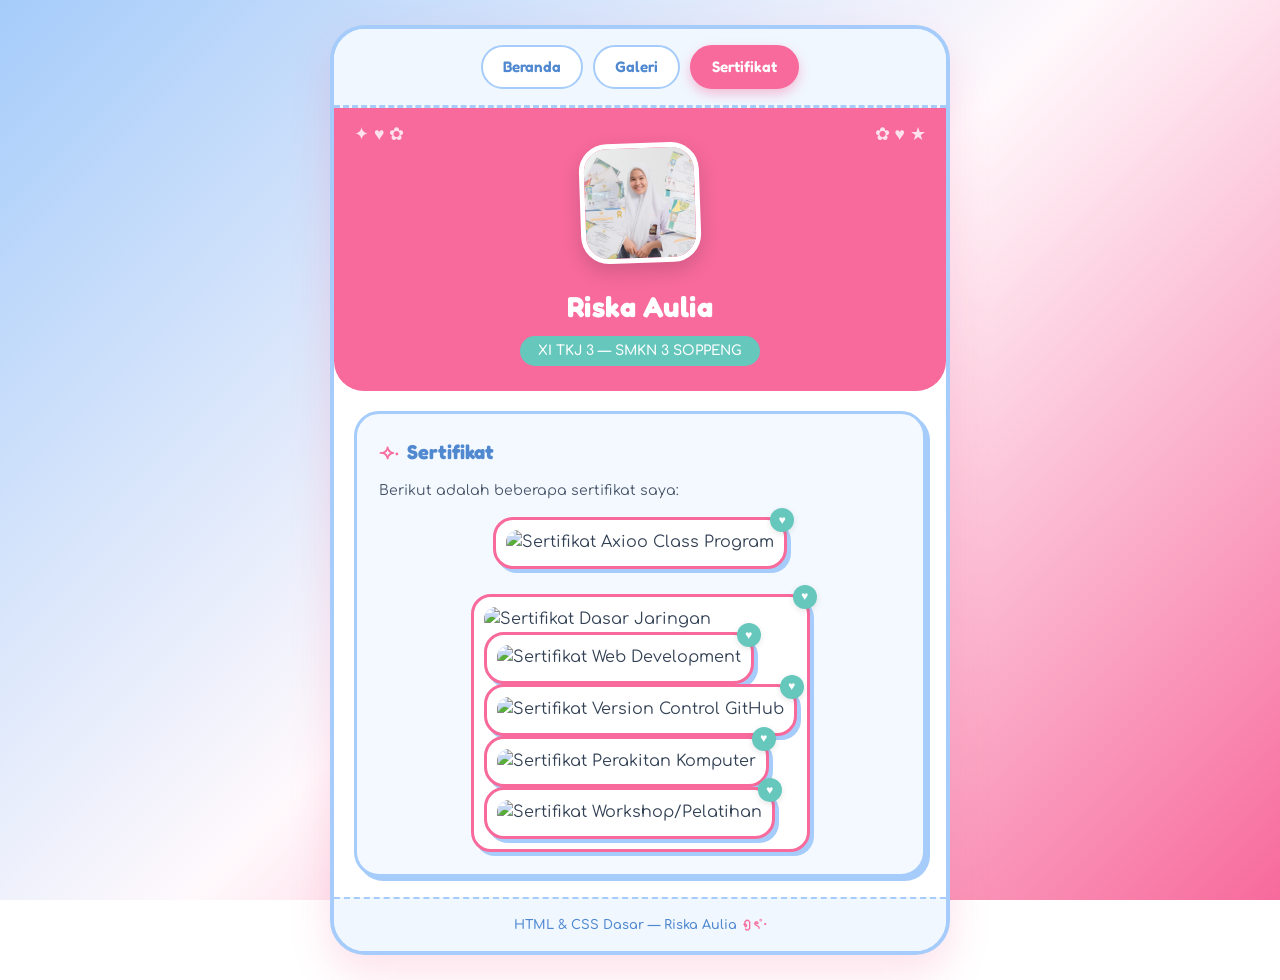
==== pages/certificate.html @ 8c3ff794 "Add files via upload" ====
<!DOCTYPE html>
<html lang="id">
<head>
  <meta charset="UTF-8">
  <meta name="viewport" content="width=device-width, initial-scale=1.0">
  <title>Sertifikat - Riska Aulia</title>
  <!-- Keluar folder pages/ menggunakan ../ untuk mengakses css/style.css -->
  <link rel="stylesheet" href="../css/style.css">
</head>
<body>

  <main class="card-container">
    
    <!-- Navigasi Menu Utama -->
    <nav class="tab-menu">
      <a href="../index.html" class="tab-btn">Beranda</a>
      <a href="../pages/gallery.html" class="tab-btn">Galeri</a>
      <a href="../pages/certificates.html" class="tab-btn active">Sertifikat</a>
    </nav>

    <!-- Header / Profil Singkat -->
    <header class="profile-header">
      <img src="../images/Foto.riska.jpg" alt="Foto Profil Riska Aulia" class="profile-avatar">
      <h1 class="profile-name">Riska Aulia</h1>
      <p class="profile-tagline">XI TKJ 3 — SMKN 3 SOPPENG</p>
    </header>

    <!-- Seksi Utama Sertifikat -->
    <section class="profile-section">
      <h2 class="section-title">Sertifikat</h2>
      <p>Berikut adalah beberapa sertifikat saya:</p>
      
      <!-- Grid Tampilan 6 Sertifikat -->
      <div class="gallery-grid" style="margin-top: 15px;">
        
        <!-- Sertifikat 1 -->
        <div class="gallery-card">
          <img src="../images/sertif1.jpg" alt="Sertifikat Axioo Class Program">
        </div>

        <!-- Sertifikat 2 -->
        <div class="gallery-card">
          <img src="../images/sertif2.jpg" alt="Sertifikat Dasar Jaringan"
        </div>

        <!-- Sertifikat 3 -->
        <div class="gallery-card">
          <img src="../images/sertif3.jpg" alt="Sertifikat Web Development">
        </div>

        <!-- Sertifikat 4 -->
        <div class="gallery-card">
          <img src="../images/sertif4.jpg" alt="Sertifikat Version Control GitHub">
         </div>

        <!-- Sertifikat 5 -->
        <div class="gallery-card">
          <img src="../images/sertif5.jpg" alt="Sertifikat Perakitan Komputer">
        </div>

        <!-- Sertifikat 6 -->
        <div class="gallery-card">
          <img src="../images/sertif6.jpg" alt="Sertifikat Workshop/Pelatihan">
        </div>

      </div>
    </section>

    <!-- Footer -->
    <footer class="profile-footer">
      <p>HTML & CSS Dasar — Riska Aulia</p>
    </footer>

  </main>

</body>
</html>
---- css/style.css ----
/* ==========================================
   1. IMPORT FONT LUCU (GOOGLE FONTS)
   ========================================== */
@import url('https://fonts.googleapis.com/css2?family=Comfortaa:wght@400;600;700&family=Fredoka:wght@500;600;700&display=swap');

/* ==========================================
   2. PALET WARNA & RESET DASAR
   ========================================== */
:root {
  --pink-main: #F76A9B;
  --blue-dark: #5089D0;
  --blue-light: #A5CCFA;
  --teal-accent: #66C7BD;
  --bg-pastel: #FFF9FC;
  --text-dark: #334155;
  --white: #ffffff;
}

* {
  box-sizing: border-box;
  margin: 0;
  padding: 0;
}

body {
  background: linear-gradient(135deg, #A5CCFA 0%, #FFF9FC 50%, #F76A9B 100%);
  background-attachment: fixed;
  color: var(--text-dark);
  font-family: 'Comfortaa', cursive, sans-serif;
  line-height: 1.6;
  padding: 25px 12px;
  display: flex;
  justify-content: center;
  align-items: center;
  min-height: 100vh;
}

/* Container utama dengan elemen latar bertema bintang/bunga */
.card-container {
  max-width: 620px;
  width: 100%;
  background-color: var(--white);
  border-radius: 35px;
  overflow: hidden;
  border: 4px solid var(--blue-light);
  box-shadow: 0 18px 40px rgba(247, 106, 155, 0.2);
  position: relative;
}

/* ==========================================
   3. NAVIGASI UTAMA
   ========================================== */
.tab-menu {
  display: flex;
  justify-content: center;
  gap: 10px;
  background-color: #f0f7ff;
  padding: 16px 10px;
  border-bottom: 3px dashed var(--blue-light);
}

.tab-btn {
  text-decoration: none;
  font-family: 'Fredoka', cursive, sans-serif;
  font-size: 0.95rem;
  font-weight: 600;
  color: var(--blue-dark);
  background-color: var(--white);
  padding: 8px 20px;
  border-radius: 25px;
  border: 2px solid var(--blue-light);
  transition: all 0.3s cubic-bezier(0.68, -0.55, 0.265, 1.55);
}

.tab-btn:hover {
  background-color: var(--blue-light);
  color: var(--white);
  transform: translateY(-2px);
}

.tab-btn.active {
  background-color: var(--pink-main);
  color: var(--white);
  border-color: var(--pink-main);
  box-shadow: 0 5px 12px rgba(247, 106, 155, 0.4);
}

/* ==========================================
   4. HEADER / PROFIL (DEKORASI HIASAN)
   ========================================== */
.profile-header {
  background-color: var(--pink-main);
  color: var(--white);
  text-align: center;
  padding: 35px 20px 25px;
  border-bottom-left-radius: 30px;
  border-bottom-right-radius: 30px;
  position: relative;
}

/* Hiasan Bintang & Hati di Header */
.profile-header::before {
  content: '✦  ♥  ✿';
  position: absolute;
  top: 12px;
  left: 20px;
  font-size: 1.1rem;
  color: var(--white);
  opacity: 0.8;
}

.profile-header::after {
  content: '✿  ♥  ★';
  position: absolute;
  top: 12px;
  right: 20px;
  font-size: 1.1rem;
  color: var(--white);
  opacity: 0.8;
}

.profile-avatar {
  width: 120px;
  height: 120px;
  border-radius: 28px;
  object-fit: cover;
  border: 5px solid var(--white);
  box-shadow: 0 8px 20px rgba(0, 0, 0, 0.15);
  margin-bottom: 12px;
  transform: rotate(-2deg);
  transition: transform 0.3s ease;
}

.profile-avatar:hover {
  transform: rotate(0deg) scale(1.05);
}

.profile-name {
  font-family: 'Fredoka', cursive, sans-serif;
  font-size: 1.8rem;
  letter-spacing: 0.5px;
}

.profile-tagline {
  font-size: 0.85rem;
  background-color: var(--teal-accent);
  color: var(--white);
  display: inline-block;
  padding: 4px 18px;
  border-radius: 20px;
  margin-top: 6px;
  font-weight: 600;
}

/* ==========================================
   5. SEKSI KONTEN & KARTU INFORMASI
   ========================================== */
.profile-section {
  margin: 20px;
  padding: 22px;
  border-radius: 25px;
  background-color: #f4f9ff;
  border: 3px solid var(--blue-light);
  box-shadow: 4px 4px 0px var(--blue-light);
  position: relative;
}

.section-title {
  font-family: 'Fredoka', cursive, sans-serif;
  font-size: 1.25rem;
  color: var(--blue-dark);
  margin-bottom: 12px;
  display: flex;
  align-items: center;
  gap: 8px;
}

.section-title::before {
  content: '⟢⋅';
  color: var(--pink-main);
}

.profile-section p {
  font-size: 0.88rem;
  margin-bottom: 10px;
  color: #475569;
}

/* ==========================================
   6. CATEGORY MENU
   ========================================== */
.category-menu {
  display: flex;
  flex-wrap: wrap;
  gap: 8px;
  justify-content: center;
  margin: 18px 0 15px;
}

.cat-btn {
  font-family: 'Fredoka', cursive, sans-serif;
  background-color: var(--white);
  color: var(--blue-dark);
  border: 2px solid var(--blue-light);
  padding: 7px 15px;
  border-radius: 18px;
  font-size: 0.82rem;
  cursor: pointer;
  transition: all 0.2s ease;
  text-decoration: none;
}

.cat-btn:hover {
  background-color: var(--pink-main);
  color: var(--white);
  border-color: var(--pink-main);
}

.cat-btn.active {
  background-color: var(--teal-accent);
  color: var(--white);
  border-color: var(--teal-accent);
  box-shadow: 0 4px 10px rgba(102, 199, 189, 0.4);
}

/* ==========================================
   7. GRID GALERI & SERTIFIKAT (PERBAIKAN BORDER)
   ========================================== */
.gallery-grid {
  display: flex;
  flex-direction: column;
  align-items: center;
  gap: 25px; /* Jarak antar kartu foto */
  margin-top: 18px;
  width: 100%;
}

.gallery-card {
  width: fit-content; /* Border pas mengikuti ukuran isi gambar */
  max-width: 100%;
  background-color: var(--white);
  border-radius: 20px;
  padding: 10px;
  border: 3px solid var(--pink-main);
  box-shadow: 4px 4px 0px var(--blue-light);
  position: relative;
  transition: transform 0.2s ease;
}

/* Hiasan Bunga & Bintang di Pojok Atas Kartu Foto */
.gallery-card::before {
  content: '♥';
  position: absolute;
  top: -12px;
  right: -10px;
  background-color: var(--teal-accent);
  color: var(--white);
  font-size: 0.75rem;
  width: 24px;
  height: 24px;
  border-radius: 50%;
  display: flex;
  align-items: center;
  justify-content: center;
  box-shadow: 0 2px 6px rgba(0,0,0,0.1);
}

.gallery-card:hover {
  transform: translateY(-3px) scale(1.01);
  border-color: var(--teal-accent);
}

.gallery-card img {
  display: block;
  max-width: 100%;
  height: auto;
  max-height: 380px;
  object-fit: contain;
  border-radius: 12px;
}

.gallery-info {
  padding: 10px 4px 4px;
  text-align: center;
}

.gallery-info h3 {
  font-family: 'Fredoka', cursive, sans-serif;
  font-size: 0.9rem;
  color: var(--pink-main);
}

.gallery-info p {
  font-size: 0.75rem;
  color: #64748b;
  margin-bottom: 0;
}

/* ==========================================
   8. TOMBOL KONTAK
   ========================================== */
.contact-links {
  display: flex;
  flex-direction: column;
  gap: 10px;
  margin-top: 15px;
}

.btn {
  font-family: 'Fredoka', cursive, sans-serif;
  display: block;
  text-align: center;
  padding: 12px 20px;
  border-radius: 20px;
  text-decoration: none;
  font-size: 0.95rem;
  transition: all 0.2s ease;
}

.btn-primary {
  background-color: var(--pink-main);
  color: var(--white);
  box-shadow: 0 5px 15px rgba(247, 106, 155, 0.3);
}

.btn-primary:hover {
  background-color: #e05384;
}

.btn-secondary {
  background-color: var(--blue-dark);
  color: var(--white);
  box-shadow: 0 5px 15px rgba(80, 137, 208, 0.3);
}

.btn-secondary:hover {
  background-color: #3d71b3;
}

/* ==========================================
   9. FOOTER
   ========================================== */
.profile-footer {
  background-color: #f0f7ff;
  text-align: center;
  padding: 16px;
  font-size: 0.8rem;
  color: var(--blue-dark);
  font-weight: 600;
  border-top: 2px dashed var(--blue-light);
}

.profile-footer p::after {
  content: ' ꪆৎ˚⋅';
  color: var(--pink-main);
    }
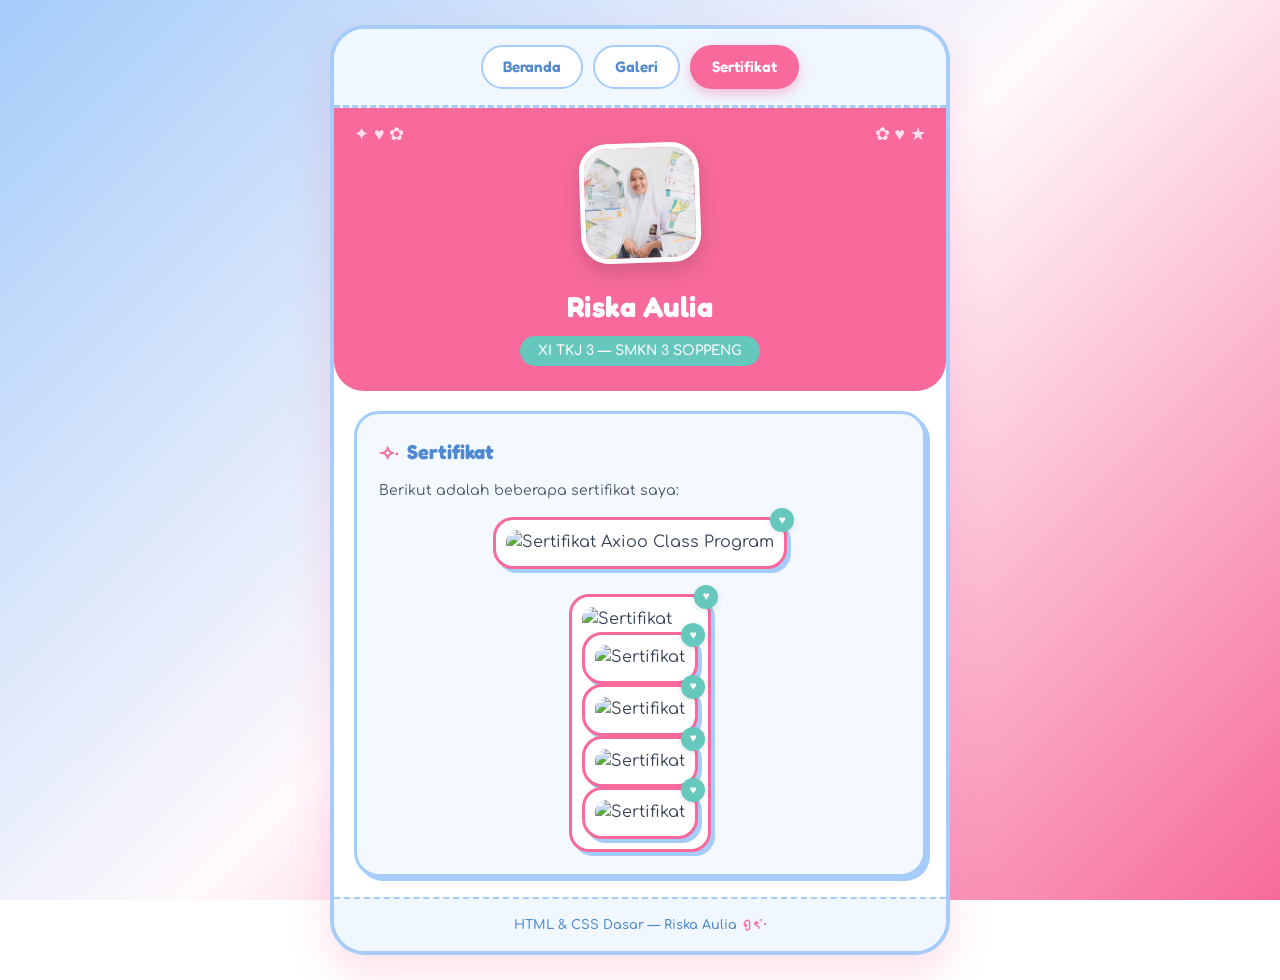
==== commit 234ebb77: "Update certificate.html" ====
--- a/pages/certificate.html
+++ b/pages/certificate.html
@@ -40,27 +40,27 @@
 
         <!-- Sertifikat 2 -->
         <div class="gallery-card">
-          <img src="../images/sertif2.jpg" alt="Sertifikat Dasar Jaringan"
+          <img src="../images/sertif2.jpg" alt="Sertifikat"
         </div>
 
         <!-- Sertifikat 3 -->
         <div class="gallery-card">
-          <img src="../images/sertif3.jpg" alt="Sertifikat Web Development">
+          <img src="../images/sertif3.jpg" alt="Sertifikat">
         </div>
 
         <!-- Sertifikat 4 -->
         <div class="gallery-card">
-          <img src="../images/sertif4.jpg" alt="Sertifikat Version Control GitHub">
+          <img src="../images/sertif4.jpg" alt="Sertifikat">
          </div>
 
         <!-- Sertifikat 5 -->
         <div class="gallery-card">
-          <img src="../images/sertif5.jpg" alt="Sertifikat Perakitan Komputer">
+          <img src="../images/sertif5.jpg" alt="Sertifikat">
         </div>
 
         <!-- Sertifikat 6 -->
         <div class="gallery-card">
-          <img src="../images/sertif6.jpg" alt="Sertifikat Workshop/Pelatihan">
+          <img src="../images/sertif6.jpg" alt="Sertifikat">
         </div>
 
       </div>
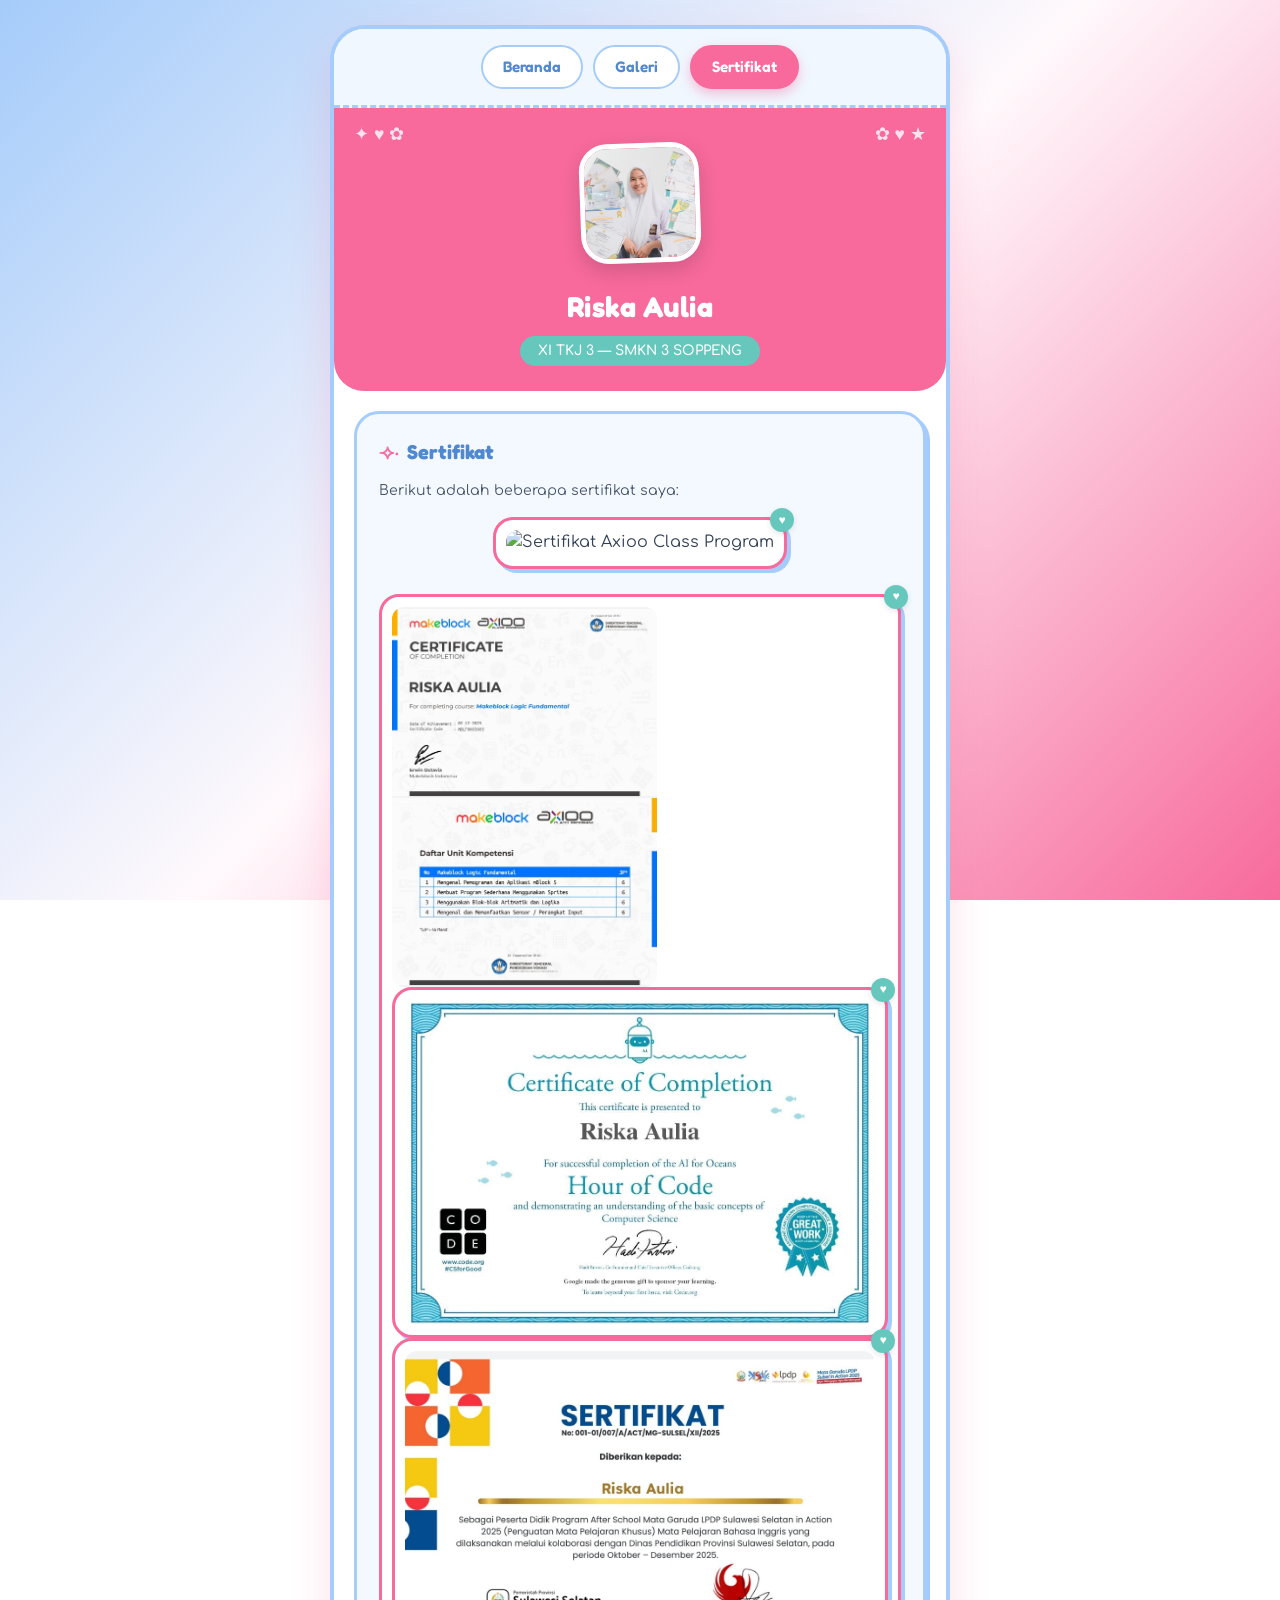
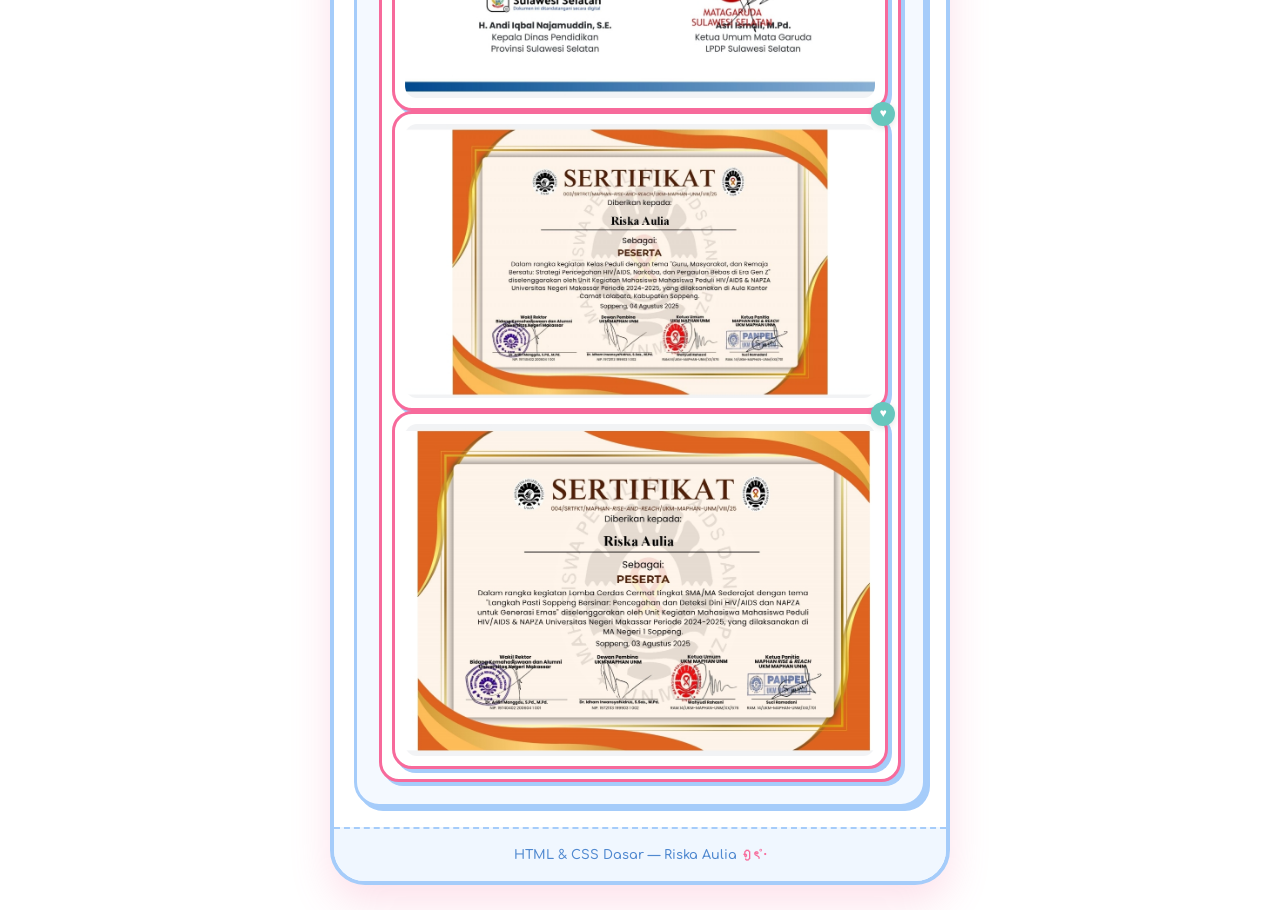
==== commit f2fdcc46: "Update certificate.html" ====
--- a/pages/certificate.html
+++ b/pages/certificate.html
@@ -40,27 +40,27 @@
 
         <!-- Sertifikat 2 -->
         <div class="gallery-card">
-          <img src="../images/sertif2.jpg" alt="Sertifikat"
+          <img src="../images/Sertif2.jpg" alt="Sertifikat"
         </div>
 
         <!-- Sertifikat 3 -->
         <div class="gallery-card">
-          <img src="../images/sertif3.jpg" alt="Sertifikat">
+          <img src="../images/Sertif3.jpg" alt="Sertifikat">
         </div>
 
         <!-- Sertifikat 4 -->
         <div class="gallery-card">
-          <img src="../images/sertif4.jpg" alt="Sertifikat">
+          <img src="../images/Sertif4.jpg" alt="Sertifikat">
          </div>
 
         <!-- Sertifikat 5 -->
         <div class="gallery-card">
-          <img src="../images/sertif5.jpg" alt="Sertifikat">
+          <img src="../images/Sertif5.jpg" alt="Sertifikat">
         </div>
 
         <!-- Sertifikat 6 -->
         <div class="gallery-card">
-          <img src="../images/sertif6.jpg" alt="Sertifikat">
+          <img src="../images/Sertif6.jpg" alt="Sertifikat">
         </div>
 
       </div>
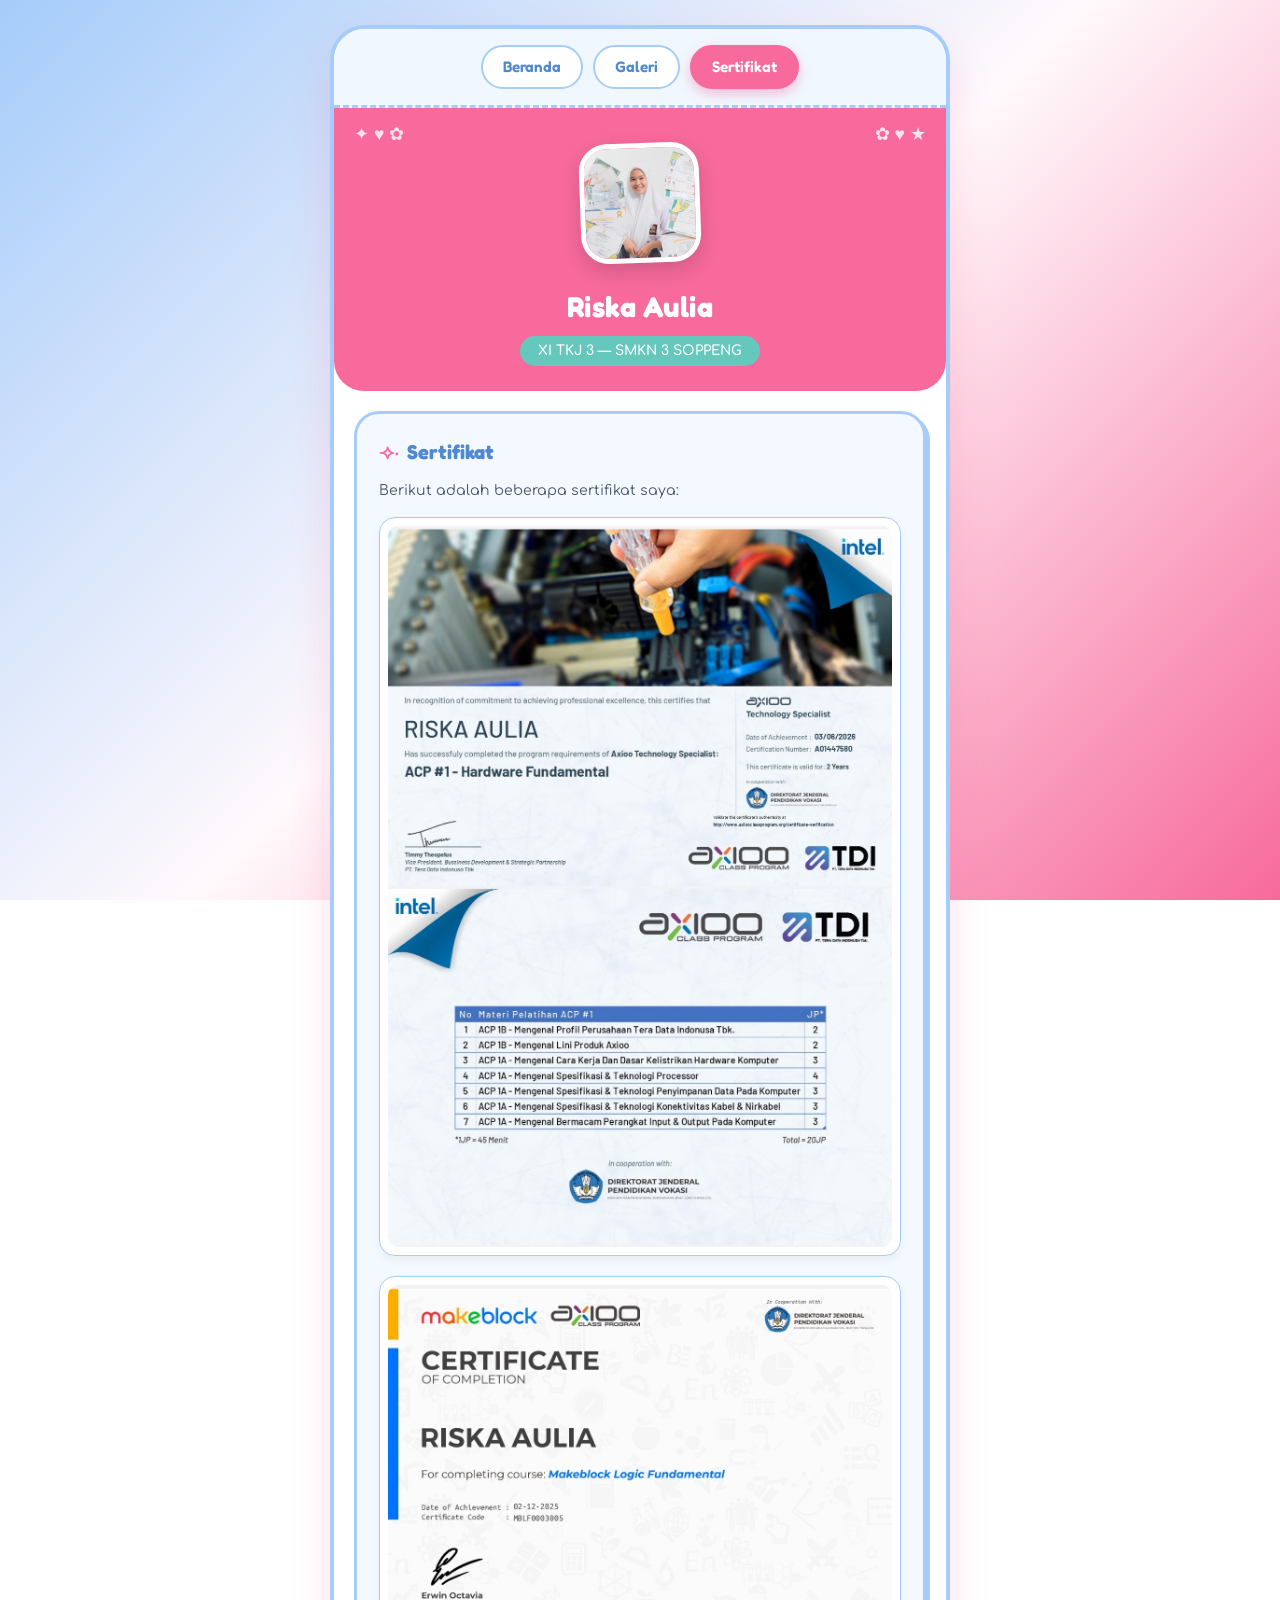
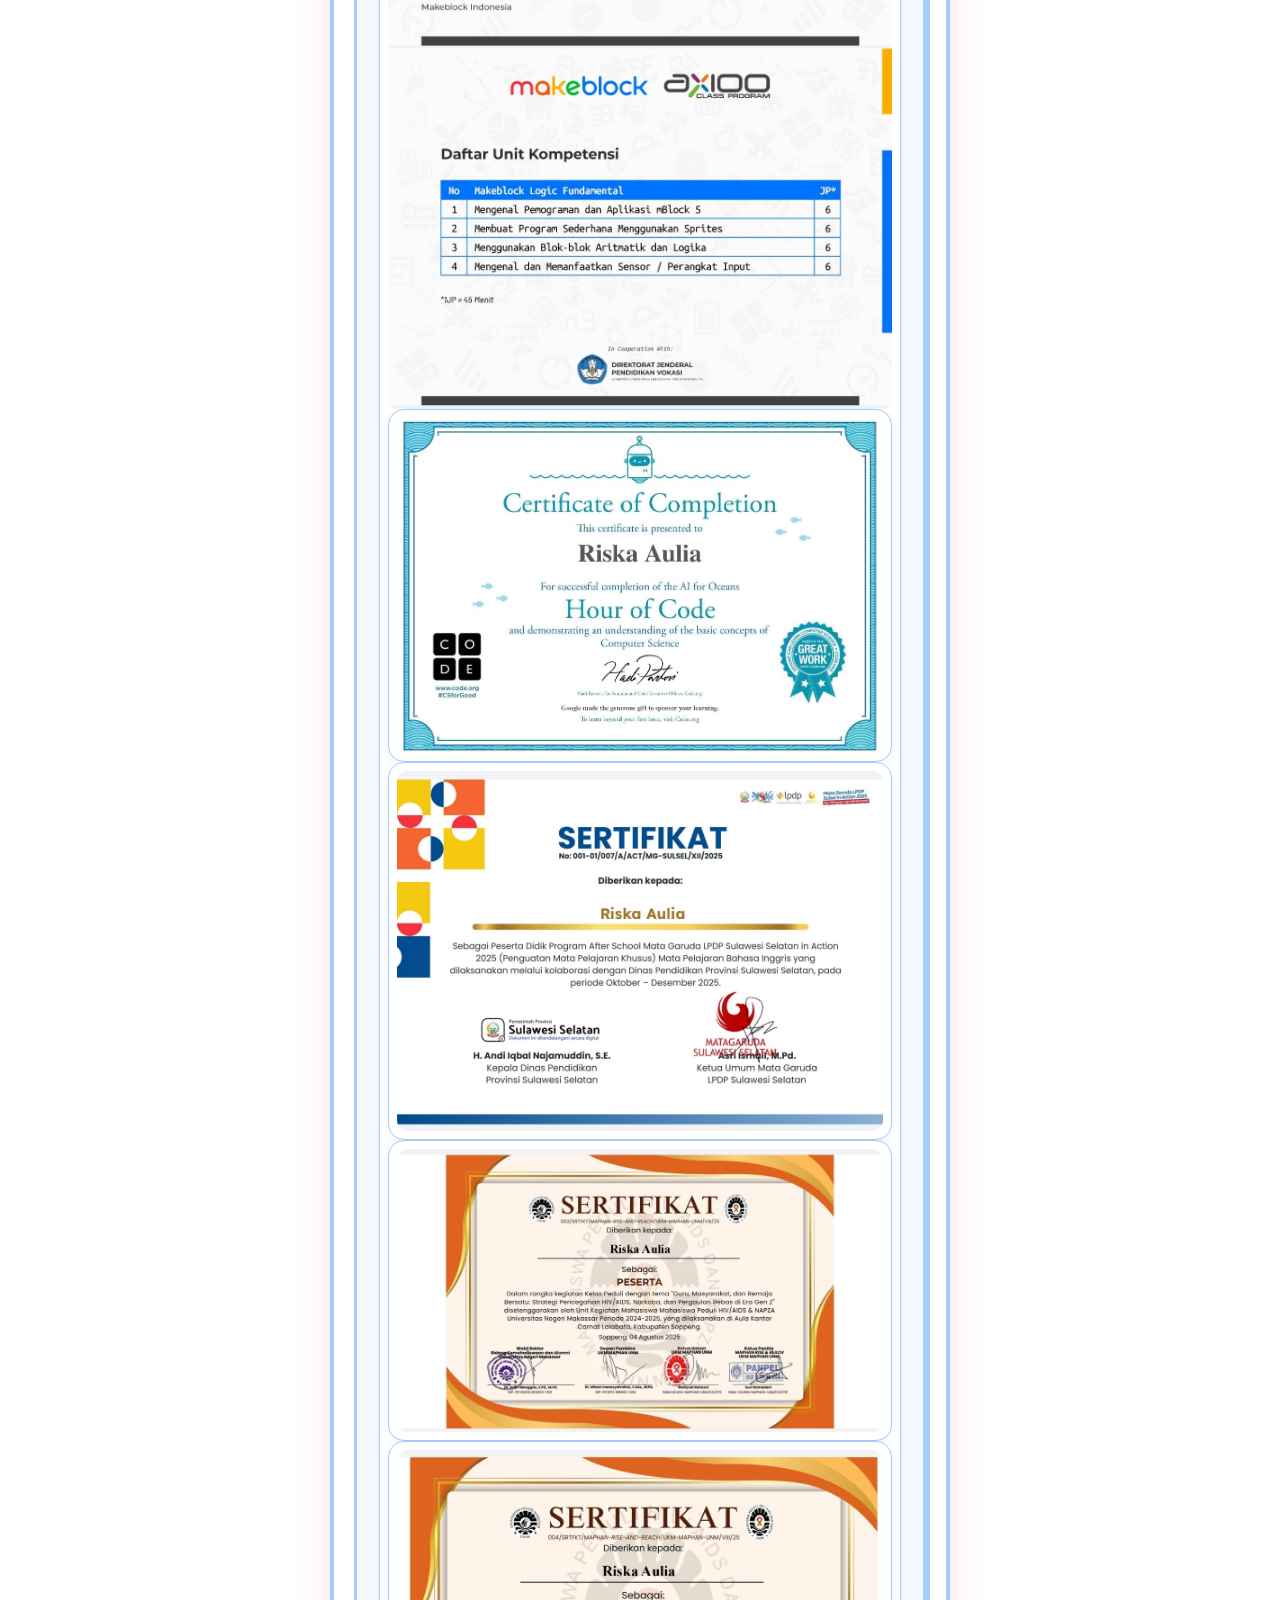
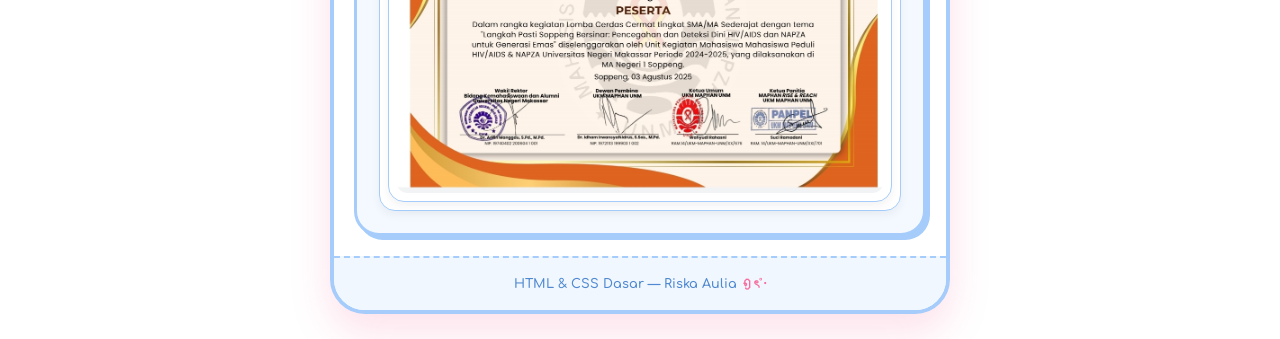
==== commit 8e6cbd30: "Update certificate.html" ====
--- a/pages/certificate.html
+++ b/pages/certificate.html
@@ -35,7 +35,7 @@
         
         <!-- Sertifikat 1 -->
         <div class="gallery-card">
-          <img src="../images/sertif1.jpg" alt="Sertifikat Axioo Class Program">
+          <img src="../images/Sertif1.jpg" alt="Sertifikat Axioo Class Program">
         </div>
 
         <!-- Sertifikat 2 -->
--- a/css/style.css
+++ b/css/style.css
@@ -223,64 +223,37 @@
   box-shadow: 0 4px 10px rgba(102, 199, 189, 0.4);
 }
 
-/* ==========================================
-   7. GRID GALERI & SERTIFIKAT (PERBAIKAN BORDER)
+
+/* ==========================================
+   7. GRID GALERI & SERTIFIKAT (SMILE & RAPI)
    ========================================== */
 .gallery-grid {
   display: flex;
   flex-direction: column;
-  align-items: center;
-  gap: 25px; /* Jarak antar kartu foto */
-  margin-top: 18px;
+  gap: 20px;            /* Jarak bersih antar foto */
+  margin-top: 15px;
   width: 100%;
 }
 
 .gallery-card {
-  width: fit-content; /* Border pas mengikuti ukuran isi gambar */
-  max-width: 100%;
+  width: 100%;
   background-color: var(--white);
-  border-radius: 20px;
-  padding: 10px;
-  border: 3px solid var(--pink-main);
-  box-shadow: 4px 4px 0px var(--blue-light);
-  position: relative;
-  transition: transform 0.2s ease;
-}
-
-/* Hiasan Bunga & Bintang di Pojok Atas Kartu Foto */
-.gallery-card::before {
-  content: '♥';
-  position: absolute;
-  top: -12px;
-  right: -10px;
-  background-color: var(--teal-accent);
-  color: var(--white);
-  font-size: 0.75rem;
-  width: 24px;
-  height: 24px;
-  border-radius: 50%;
-  display: flex;
-  align-items: center;
-  justify-content: center;
-  box-shadow: 0 2px 6px rgba(0,0,0,0.1);
-}
-
-.gallery-card:hover {
-  transform: translateY(-3px) scale(1.01);
-  border-color: var(--teal-accent);
+  border-radius: 16px;
+  padding: 8px;
+  /* Border tipis & bersih */
+  border: 1px solid var(--blue-light);
+  box-shadow: 0 4px 10px rgba(0, 0, 0, 0.05);
 }
 
 .gallery-card img {
+  width: 100%;
+  height: auto;          /* Mengikuti proporsi asli foto tanpa terdistorsi */
   display: block;
-  max-width: 100%;
-  height: auto;
-  max-height: 380px;
-  object-fit: contain;
-  border-radius: 12px;
+  border-radius: 10px;
 }
 
 .gallery-info {
-  padding: 10px 4px 4px;
+  padding: 8px 4px 2px;
   text-align: center;
 }
 
@@ -288,13 +261,15 @@
   font-family: 'Fredoka', cursive, sans-serif;
   font-size: 0.9rem;
   color: var(--pink-main);
+  margin-bottom: 2px;
 }
 
 .gallery-info p {
   font-size: 0.75rem;
   color: #64748b;
-  margin-bottom: 0;
-}
+  margin: 0;
+}
+
 
 /* ==========================================
    8. TOMBOL KONTAK
@@ -315,6 +290,15 @@
   text-decoration: none;
   font-size: 0.95rem;
   transition: all 0.2s ease;
+}
+
+/* Menambahkan ikon simpel langsung dari CSS */
+.btn-primary::before {
+  content: '📸 '; /* Simbol/Ikon Instagram */
+}
+
+.btn-secondary::before {
+  content: '💌 '; /* Simbol/Ikon Email */
 }
 
 .btn-primary {
@@ -353,5 +337,4 @@
 .profile-footer p::after {
   content: ' ꪆৎ˚⋅';
   color: var(--pink-main);
-    }
-
+}
